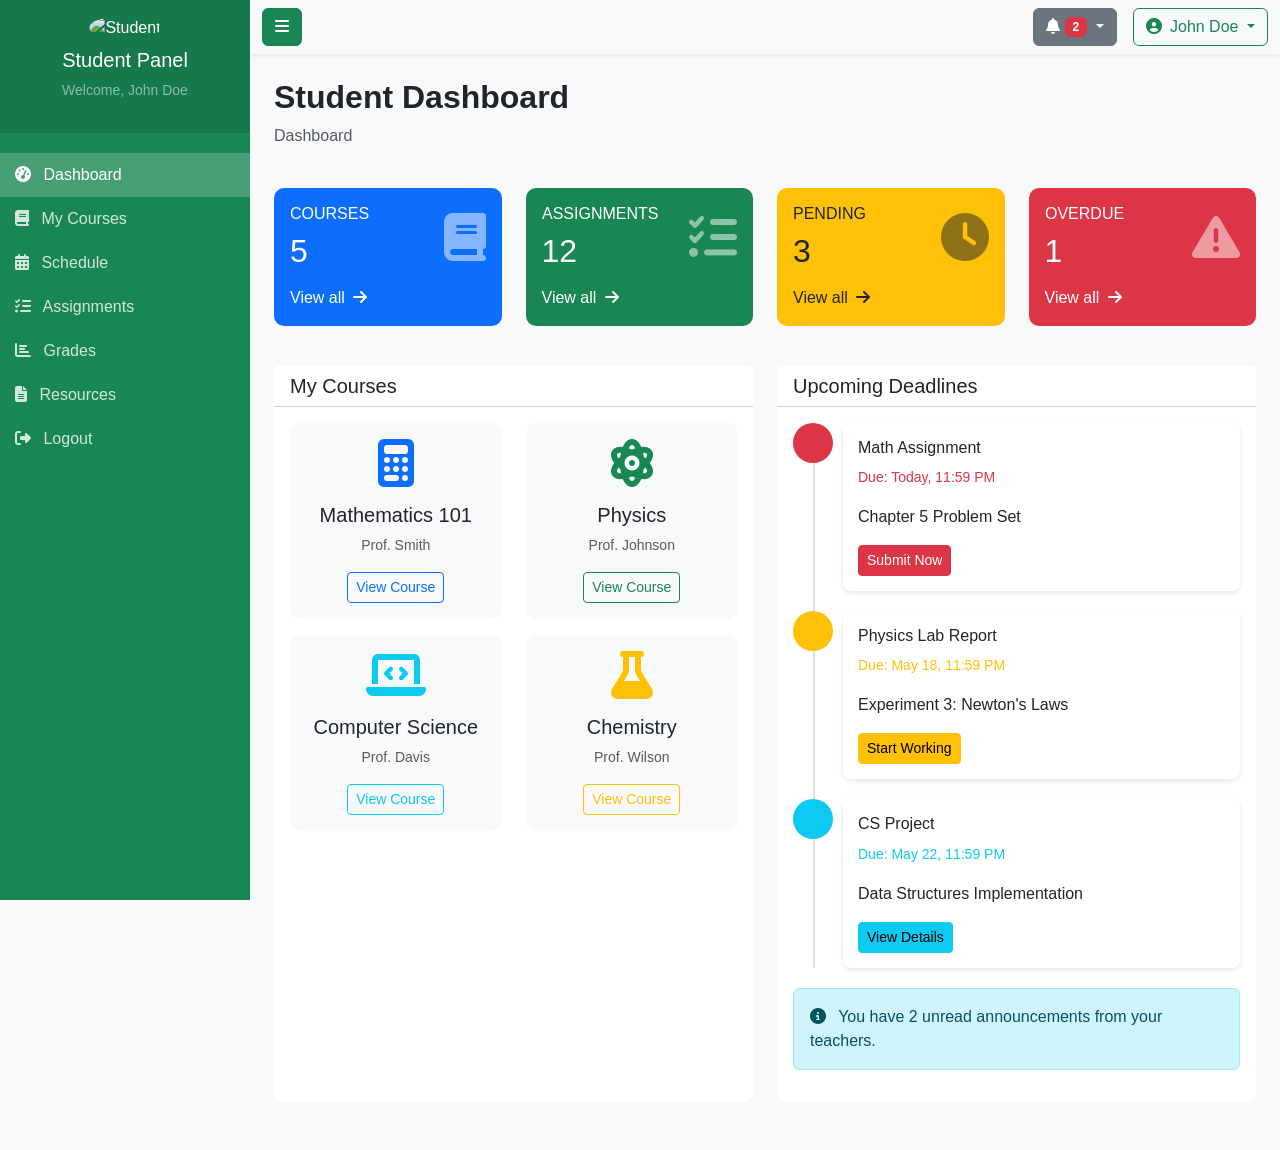
==== student.html @ 1ff2e0e6 "Initial commit adding initial files" ====
<!DOCTYPE html>
<html lang="en">
<head>
    <meta charset="UTF-8">
    <meta name="viewport" content="width=device-width, initial-scale=1.0">
    <title>LMS - Student Dashboard</title>
    <!-- Bootstrap CSS -->
    <link href="https://cdn.jsdelivr.net/npm/bootstrap@5.3.0/dist/css/bootstrap.min.css" rel="stylesheet">
    <!-- Font Awesome -->
    <link href="https://cdnjs.cloudflare.com/ajax/libs/font-awesome/6.4.0/css/all.min.css" rel="stylesheet">
    <!-- Animate.css -->
    <link rel="stylesheet" href="https://cdnjs.cloudflare.com/ajax/libs/animate.css/4.1.1/animate.min.css">
    <!-- Custom CSS -->
    <link href="css/style.css" rel="stylesheet">
</head>
<body>
    <div class="wrapper">
        <!-- Sidebar -->
        <nav id="sidebar" class="bg-success text-white">
            <div class="sidebar-header p-3 text-center">
                <img src="https://via.placeholder.com/80" alt="Student" class="img-fluid rounded-circle mb-2">
                <h5>Student Panel</h5>
                <p class="text-white-50 small">Welcome, John Doe</p>
            </div>
            
            <ul class="list-unstyled components">
                <li class="active">
                    <a href="#"><i class="fas fa-tachometer-alt me-2"></i> Dashboard</a>
                </li>
                <li>
                    <a href="#"><i class="fas fa-book me-2"></i> My Courses</a>
                </li>
                <li>
                    <a href="#"><i class="fas fa-calendar-alt me-2"></i> Schedule</a>
                </li>
                <li>
                    <a href="#"><i class="fas fa-tasks me-2"></i> Assignments</a>
                </li>
                <li>
                    <a href="#"><i class="fas fa-chart-bar me-2"></i> Grades</a>
                </li>
                <li>
                    <a href="#"><i class="fas fa-file-alt me-2"></i> Resources</a>
                </li>
                <li>
                    <a href="index.html"><i class="fas fa-sign-out-alt me-2"></i> Logout</a>
                </li>
            </ul>
        </nav>

        <!-- Page Content -->
        <div id="content">
            <!-- Top Navbar -->
            <nav class="navbar navbar-expand-lg navbar-light bg-light shadow-sm">
                <div class="container-fluid">
                    <button type="button" id="sidebarCollapse" class="btn btn-success">
                        <i class="fas fa-bars"></i>
                    </button>
                    
                    <div class="ms-auto d-flex align-items-center">
                        <div class="dropdown me-3">
                            <button class="btn btn-secondary dropdown-toggle" type="button" id="dropdownMenuButton" data-bs-toggle="dropdown">
                                <i class="fas fa-bell"></i>
                                <span class="badge bg-danger">2</span>
                            </button>
                            <ul class="dropdown-menu dropdown-menu-end">
                                <li><a class="dropdown-item" href="#">New assignment posted</a></li>
                                <li><a class="dropdown-item" href="#">Grade updated</a></li>
                            </ul>
                        </div>
                        
                        <div class="dropdown">
                            <button class="btn btn-outline-success dropdown-toggle" type="button" id="profileDropdown" data-bs-toggle="dropdown">
                                <i class="fas fa-user-circle me-1"></i> John Doe
                            </button>
                            <ul class="dropdown-menu dropdown-menu-end">
                                <li><a class="dropdown-item" href="#"><i class="fas fa-user me-2"></i> Profile</a></li>
                                <li><a class="dropdown-item" href="#"><i class="fas fa-cog me-2"></i> Settings</a></li>
                                <li><hr class="dropdown-divider"></li>
                                <li><a class="dropdown-item" href="index.html"><i class="fas fa-sign-out-alt me-2"></i> Logout</a></li>
                            </ul>
                        </div>
                    </div>
                </div>
            </nav>

            <!-- Main Content -->
            <div class="container-fluid p-4 animate__animated animate__fadeIn">
                <div class="row mb-4">
                    <div class="col-12">
                        <h2 class="fw-bold">Student Dashboard</h2>
                        <nav aria-label="breadcrumb">
                            <ol class="breadcrumb">
                                <li class="breadcrumb-item active">Dashboard</li>
                            </ol>
                        </nav>
                    </div>
                </div>

                <!-- Stats Cards -->
                <div class="row mb-4">
                    <div class="col-md-3 mb-3 animate__animated animate__fadeInLeft">
                        <div class="card bg-primary text-white h-100">
                            <div class="card-body">
                                <div class="d-flex justify-content-between align-items-center">
                                    <div>
                                        <h6 class="text-uppercase">Courses</h6>
                                        <h2 class="mb-0">5</h2>
                                    </div>
                                    <i class="fas fa-book fa-3x opacity-50"></i>
                                </div>
                                <div class="mt-3">
                                    <a href="#" class="text-white text-decoration-none">View all <i class="fas fa-arrow-right ms-1"></i></a>
                                </div>
                            </div>
                        </div>
                    </div>
                    
                    <div class="col-md-3 mb-3 animate__animated animate__fadeInLeft animate__delay-1s">
                        <div class="card bg-success text-white h-100">
                            <div class="card-body">
                                <div class="d-flex justify-content-between align-items-center">
                                    <div>
                                        <h6 class="text-uppercase">Assignments</h6>
                                        <h2 class="mb-0">12</h2>
                                    </div>
                                    <i class="fas fa-tasks fa-3x opacity-50"></i>
                                </div>
                                <div class="mt-3">
                                    <a href="#" class="text-white text-decoration-none">View all <i class="fas fa-arrow-right ms-1"></i></a>
                                </div>
                            </div>
                        </div>
                    </div>
                    
                    <div class="col-md-3 mb-3 animate__animated animate__fadeInRight animate__delay-1s">
                        <div class="card bg-warning text-dark h-100">
                            <div class="card-body">
                                <div class="d-flex justify-content-between align-items-center">
                                    <div>
                                        <h6 class="text-uppercase">Pending</h6>
                                        <h2 class="mb-0">3</h2>
                                    </div>
                                    <i class="fas fa-clock fa-3x opacity-50"></i>
                                </div>
                                <div class="mt-3">
                                    <a href="#" class="text-dark text-decoration-none">View all <i class="fas fa-arrow-right ms-1"></i></a>
                                </div>
                            </div>
                        </div>
                    </div>
                    
                    <div class="col-md-3 mb-3 animate__animated animate__fadeInRight">
                        <div class="card bg-danger text-white h-100">
                            <div class="card-body">
                                <div class="d-flex justify-content-between align-items-center">
                                    <div>
                                        <h6 class="text-uppercase">Overdue</h6>
                                        <h2 class="mb-0">1</h2>
                                    </div>
                                    <i class="fas fa-exclamation-triangle fa-3x opacity-50"></i>
                                </div>
                                <div class="mt-3">
                                    <a href="#" class="text-white text-decoration-none">View all <i class="fas fa-arrow-right ms-1"></i></a>
                                </div>
                            </div>
                        </div>
                    </div>
                </div>

                <!-- Courses and Upcoming Deadlines -->
                <div class="row">
                    <div class="col-lg-6 mb-4 animate__animated animate__fadeInUp">
                        <div class="card h-100">
                            <div class="card-header bg-white">
                                <h5 class="mb-0">My Courses</h5>
                            </div>
                            <div class="card-body">
                                <div class="row">
                                    <div class="col-md-6 mb-3">
                                        <div class="card course-card bg-light animate__animated animate__zoomIn">
                                            <div class="card-body text-center">
                                                <i class="fas fa-calculator fa-3x text-primary mb-3"></i>
                                                <h5>Mathematics 101</h5>
                                                <p class="small text-muted">Prof. Smith</p>
                                                <a href="#" class="btn btn-sm btn-outline-primary">View Course</a>
                                            </div>
                                        </div>
                                    </div>
                                    <div class="col-md-6 mb-3">
                                        <div class="card course-card bg-light animate__animated animate__zoomIn animate__delay-1s">
                                            <div class="card-body text-center">
                                                <i class="fas fa-atom fa-3x text-success mb-3"></i>
                                                <h5>Physics</h5>
                                                <p class="small text-muted">Prof. Johnson</p>
                                                <a href="#" class="btn btn-sm btn-outline-success">View Course</a>
                                            </div>
                                        </div>
                                    </div>
                                    <div class="col-md-6 mb-3">
                                        <div class="card course-card bg-light animate__animated animate__zoomIn">
                                            <div class="card-body text-center">
                                                <i class="fas fa-laptop-code fa-3x text-info mb-3"></i>
                                                <h5>Computer Science</h5>
                                                <p class="small text-muted">Prof. Davis</p>
                                                <a href="#" class="btn btn-sm btn-outline-info">View Course</a>
                                            </div>
                                        </div>
                                    </div>
                                    <div class="col-md-6 mb-3">
                                        <div class="card course-card bg-light animate__animated animate__zoomIn animate__delay-1s">
                                            <div class="card-body text-center">
                                                <i class="fas fa-flask fa-3x text-warning mb-3"></i>
                                                <h5>Chemistry</h5>
                                                <p class="small text-muted">Prof. Wilson</p>
                                                <a href="#" class="btn btn-sm btn-outline-warning">View Course</a>
                                            </div>
                                        </div>
                                    </div>
                                </div>
                            </div>
                        </div>
                    </div>
                    
                    <div class="col-lg-6 mb-4 animate__animated animate__fadeInUp animate__delay-1s">
                        <div class="card h-100">
                            <div class="card-header bg-white">
                                <h5 class="mb-0">Upcoming Deadlines</h5>
                            </div>
                            <div class="card-body">
                                <div class="timeline">
                                    <div class="timeline-item animate__animated animate__fadeInRight">
                                        <div class="timeline-badge bg-danger"></div>
                                        <div class="timeline-panel">
                                            <div class="timeline-heading">
                                                <h6 class="timeline-title">Math Assignment</h6>
                                                <p class="text-danger"><small>Due: Today, 11:59 PM</small></p>
                                            </div>
                                            <div class="timeline-body">
                                                <p>Chapter 5 Problem Set</p>
                                                <a href="#" class="btn btn-sm btn-danger">Submit Now</a>
                                            </div>
                                        </div>
                                    </div>
                                    <div class="timeline-item animate__animated animate__fadeInRight animate__delay-1s">
                                        <div class="timeline-badge bg-warning"></div>
                                        <div class="timeline-panel">
                                            <div class="timeline-heading">
                                                <h6 class="timeline-title">Physics Lab Report</h6>
                                                <p class="text-warning"><small>Due: May 18, 11:59 PM</small></p>
                                            </div>
                                            <div class="timeline-body">
                                                <p>Experiment 3: Newton's Laws</p>
                                                <a href="#" class="btn btn-sm btn-warning">Start Working</a>
                                            </div>
                                        </div>
                                    </div>
                                    <div class="timeline-item animate__animated animate__fadeInRight animate__delay-2s">
                                        <div class="timeline-badge bg-info"></div>
                                        <div class="timeline-panel">
                                            <div class="timeline-heading">
                                                <h6 class="timeline-title">CS Project</h6>
                                                <p class="text-info"><small>Due: May 22, 11:59 PM</small></p>
                                            </div>
                                            <div class="timeline-body">
                                                <p>Data Structures Implementation</p>
                                                <a href="#" class="btn btn-sm btn-info">View Details</a>
                                            </div>
                                        </div>
                                    </div>
                                </div>
                                
                                <div class="alert alert-info mt-3 animate__animated animate__fadeIn">
                                    <i class="fas fa-info-circle me-2"></i> You have 2 unread announcements from your teachers.
                                </div>
                            </div>
                        </div>
                    </div>
                </div>
            </div>
        </div>
    </div>

    <!-- Bootstrap JS Bundle with Popper -->
    <script src="https://cdn.jsdelivr.net/npm/bootstrap@5.3.0/dist/js/bootstrap.bundle.min.js"></script>
    <!-- jQuery -->
    <script src="https://code.jquery.com/jquery-3.6.0.min.js"></script>
    <!-- Custom JS -->
    <script src="js/script.js"></script>
</body>
</html>
---- css/style.css ----
/* General Styles */
body {
    font-family: 'Segoe UI', Tahoma, Geneva, Verdana, sans-serif;
    background-color: #f8f9fa;
    overflow-x: hidden;
}

.min-vh-100 {
    min-height: 100vh;
}

/* Sidebar Styles */
#sidebar {
    min-width: 250px;
    max-width: 250px;
    min-height: 100vh;
    transition: all 0.3s;
    position: fixed;
    z-index: 1000;
}

#sidebar.active {
    margin-left: -250px;
}

#sidebar .sidebar-header {
    background-color: rgba(0, 0, 0, 0.1);
}

#sidebar ul.components {
    padding: 20px 0;
}

#sidebar ul li a {
    padding: 10px 15px;
    display: block;
    color: rgba(255, 255, 255, 0.8);
    text-decoration: none;
    transition: all 0.3s;
}

#sidebar ul li a:hover {
    color: #fff;
    background: rgba(255, 255, 255, 0.1);
}

#sidebar ul li.active > a {
    color: #fff;
    background: rgba(255, 255, 255, 0.2);
}

/* Content Styles */
#content {
    width: calc(100% - 250px);
    margin-left: 250px;
    transition: all 0.3s;
}

#content.active {
    width: 100%;
    margin-left: 0;
}

/* Card Styles */
.card {
    border: none;
    border-radius: 10px;
    transition: transform 0.3s, box-shadow 0.3s;
}

.card:hover {
    transform: translateY(-5px);
    box-shadow: 0 10px 20px rgba(0, 0, 0, 0.1);
}

/* Timeline Styles */
.timeline {
    position: relative;
    padding-left: 50px;
}

.timeline::before {
    content: '';
    position: absolute;
    left: 20px;
    top: 0;
    bottom: 0;
    width: 2px;
    background: #dee2e6;
}

.timeline-item {
    position: relative;
    margin-bottom: 20px;
}

.timeline-badge {
    position: absolute;
    left: -50px;
    width: 40px;
    height: 40px;
    border-radius: 50%;
    display: flex;
    align-items: center;
    justify-content: center;
    color: white;
    font-size: 18px;
}

.timeline-panel {
    position: relative;
    background: #fff;
    border-radius: 8px;
    padding: 15px;
    box-shadow: 0 2px 5px rgba(0, 0, 0, 0.1);
}

/* Course Card Animation */
.course-card {
    transition: all 0.3s;
}

.course-card:hover {
    transform: scale(1.05);
}

/* Login Page Styles */
.login-options .btn {
    transition: all 0.3s;
}

.login-options .btn:hover {
    transform: translateY(-3px);
    box-shadow: 0 5px 15px rgba(0, 0, 0, 0.1);
}

/* Responsive Styles */
@media (max-width: 768px) {
    #sidebar {
        margin-left: -250px;
    }
    
    #sidebar.active {
        margin-left: 0;
    }
    
    #content {
        width: 100%;
        margin-left: 0;
    }
    
    #content.active {
        width: calc(100% - 250px);
        margin-left: 250px;
    }
}

/* Custom Animations */
@keyframes pulse {
    0% { transform: scale(1); }
    50% { transform: scale(1.05); }
    100% { transform: scale(1); }
}

.pulse-animation {
    animation: pulse 2s infinite;
}
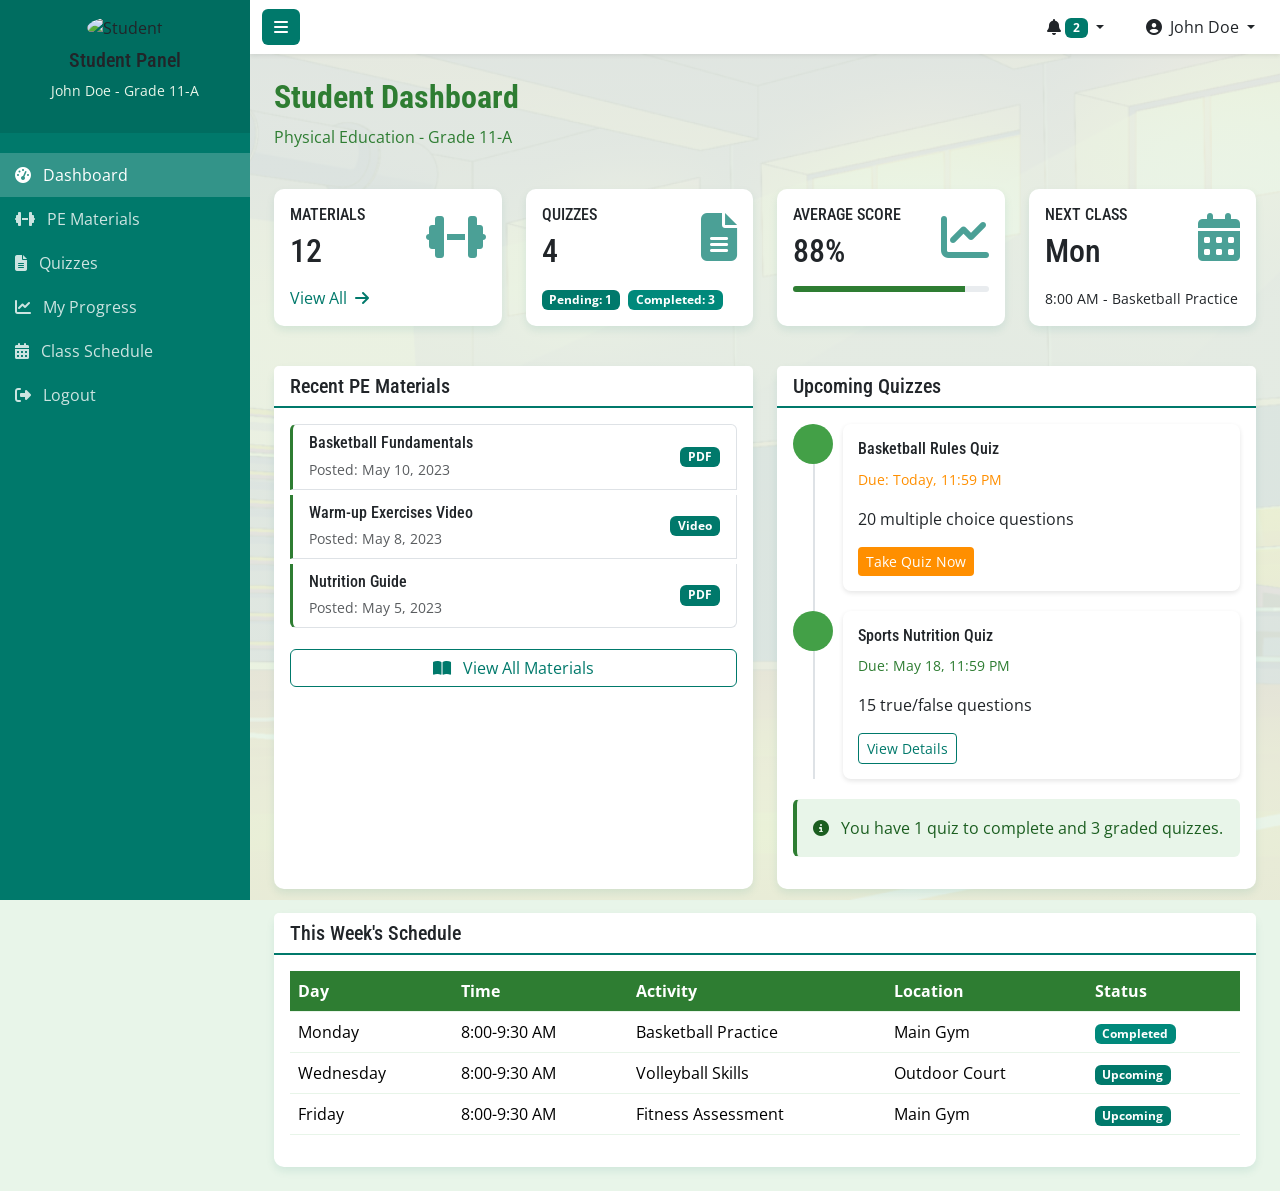
==== commit 5acfca96: "Update to PE themed and remove admin" ====
--- a/student.html
+++ b/student.html
@@ -3,24 +3,26 @@
 <head>
     <meta charset="UTF-8">
     <meta name="viewport" content="width=device-width, initial-scale=1.0">
-    <title>LMS - Student Dashboard</title>
+    <title>PE LMS - Student Dashboard</title>
     <!-- Bootstrap CSS -->
     <link href="https://cdn.jsdelivr.net/npm/bootstrap@5.3.0/dist/css/bootstrap.min.css" rel="stylesheet">
     <!-- Font Awesome -->
     <link href="https://cdnjs.cloudflare.com/ajax/libs/font-awesome/6.4.0/css/all.min.css" rel="stylesheet">
     <!-- Animate.css -->
     <link rel="stylesheet" href="https://cdnjs.cloudflare.com/ajax/libs/animate.css/4.1.1/animate.min.css">
+    <!-- Google Fonts -->
+    <link href="https://fonts.googleapis.com/css2?family=Roboto+Condensed:wght@700&family=Open+Sans&display=swap" rel="stylesheet">
     <!-- Custom CSS -->
     <link href="css/style.css" rel="stylesheet">
 </head>
-<body>
+<body class="pe-theme-bg">
     <div class="wrapper">
         <!-- Sidebar -->
-        <nav id="sidebar" class="bg-success text-white">
+        <nav id="sidebar" class="pe-theme-sidebar-alt">
             <div class="sidebar-header p-3 text-center">
-                <img src="https://via.placeholder.com/80" alt="Student" class="img-fluid rounded-circle mb-2">
+                <img src="https://img.icons8.com/color/96/000000/student-male.png" alt="Student" class="img-fluid rounded-circle mb-2">
                 <h5>Student Panel</h5>
-                <p class="text-white-50 small">Welcome, John Doe</p>
+                <p class="pe-theme-text-light small">John Doe - Grade 11-A</p>
             </div>
             
             <ul class="list-unstyled components">
@@ -28,19 +30,16 @@
                     <a href="#"><i class="fas fa-tachometer-alt me-2"></i> Dashboard</a>
                 </li>
                 <li>
-                    <a href="#"><i class="fas fa-book me-2"></i> My Courses</a>
-                </li>
-                <li>
-                    <a href="#"><i class="fas fa-calendar-alt me-2"></i> Schedule</a>
-                </li>
-                <li>
-                    <a href="#"><i class="fas fa-tasks me-2"></i> Assignments</a>
-                </li>
-                <li>
-                    <a href="#"><i class="fas fa-chart-bar me-2"></i> Grades</a>
-                </li>
-                <li>
-                    <a href="#"><i class="fas fa-file-alt me-2"></i> Resources</a>
+                    <a href="#"><i class="fas fa-dumbbell me-2"></i> PE Materials</a>
+                </li>
+                <li>
+                    <a href="#"><i class="fas fa-file-alt me-2"></i> Quizzes</a>
+                </li>
+                <li>
+                    <a href="#"><i class="fas fa-chart-line me-2"></i> My Progress</a>
+                </li>
+                <li>
+                    <a href="#"><i class="fas fa-calendar-alt me-2"></i> Class Schedule</a>
                 </li>
                 <li>
                     <a href="index.html"><i class="fas fa-sign-out-alt me-2"></i> Logout</a>
@@ -51,29 +50,29 @@
         <!-- Page Content -->
         <div id="content">
             <!-- Top Navbar -->
-            <nav class="navbar navbar-expand-lg navbar-light bg-light shadow-sm">
+            <nav class="navbar navbar-expand-lg navbar-light pe-theme-navbar shadow-sm">
                 <div class="container-fluid">
-                    <button type="button" id="sidebarCollapse" class="btn btn-success">
+                    <button type="button" id="sidebarCollapse" class="btn pe-theme-btn-alt">
                         <i class="fas fa-bars"></i>
                     </button>
                     
                     <div class="ms-auto d-flex align-items-center">
                         <div class="dropdown me-3">
-                            <button class="btn btn-secondary dropdown-toggle" type="button" id="dropdownMenuButton" data-bs-toggle="dropdown">
+                            <button class="btn pe-theme-btn-outline-alt dropdown-toggle" type="button" id="dropdownMenuButton" data-bs-toggle="dropdown">
                                 <i class="fas fa-bell"></i>
-                                <span class="badge bg-danger">2</span>
+                                <span class="badge pe-theme-badge-alt">2</span>
                             </button>
-                            <ul class="dropdown-menu dropdown-menu-end">
-                                <li><a class="dropdown-item" href="#">New assignment posted</a></li>
-                                <li><a class="dropdown-item" href="#">Grade updated</a></li>
+                            <ul class="dropdown-menu dropdown-menu-end pe-theme-dropdown">
+                                <li><a class="dropdown-item" href="#">New material posted</a></li>
+                                <li><a class="dropdown-item" href="#">Quiz deadline reminder</a></li>
                             </ul>
                         </div>
                         
                         <div class="dropdown">
-                            <button class="btn btn-outline-success dropdown-toggle" type="button" id="profileDropdown" data-bs-toggle="dropdown">
+                            <button class="btn pe-theme-btn-outline-alt dropdown-toggle" type="button" id="profileDropdown" data-bs-toggle="dropdown">
                                 <i class="fas fa-user-circle me-1"></i> John Doe
                             </button>
-                            <ul class="dropdown-menu dropdown-menu-end">
+                            <ul class="dropdown-menu dropdown-menu-end pe-theme-dropdown">
                                 <li><a class="dropdown-item" href="#"><i class="fas fa-user me-2"></i> Profile</a></li>
                                 <li><a class="dropdown-item" href="#"><i class="fas fa-cog me-2"></i> Settings</a></li>
                                 <li><hr class="dropdown-divider"></li>
@@ -88,10 +87,10 @@
             <div class="container-fluid p-4 animate__animated animate__fadeIn">
                 <div class="row mb-4">
                     <div class="col-12">
-                        <h2 class="fw-bold">Student Dashboard</h2>
+                        <h2 class="fw-bold pe-theme-text">Student Dashboard</h2>
                         <nav aria-label="breadcrumb">
-                            <ol class="breadcrumb">
-                                <li class="breadcrumb-item active">Dashboard</li>
+                            <ol class="breadcrumb pe-theme-breadcrumb">
+                                <li class="breadcrumb-item active">Physical Education - Grade 11-A</li>
                             </ol>
                         </nav>
                     </div>
@@ -100,178 +99,204 @@
                 <!-- Stats Cards -->
                 <div class="row mb-4">
                     <div class="col-md-3 mb-3 animate__animated animate__fadeInLeft">
-                        <div class="card bg-primary text-white h-100">
+                        <div class="card pe-theme-card-alt h-100">
                             <div class="card-body">
                                 <div class="d-flex justify-content-between align-items-center">
                                     <div>
-                                        <h6 class="text-uppercase">Courses</h6>
-                                        <h2 class="mb-0">5</h2>
-                                    </div>
-                                    <i class="fas fa-book fa-3x opacity-50"></i>
+                                        <h6 class="text-uppercase">Materials</h6>
+                                        <h2 class="mb-0">12</h2>
+                                    </div>
+                                    <i class="fas fa-dumbbell fa-3x pe-theme-icon-alt"></i>
                                 </div>
                                 <div class="mt-3">
-                                    <a href="#" class="text-white text-decoration-none">View all <i class="fas fa-arrow-right ms-1"></i></a>
+                                    <a href="#" class="pe-theme-link-alt text-decoration-none">View All <i class="fas fa-arrow-right ms-1"></i></a>
                                 </div>
                             </div>
                         </div>
                     </div>
                     
                     <div class="col-md-3 mb-3 animate__animated animate__fadeInLeft animate__delay-1s">
-                        <div class="card bg-success text-white h-100">
+                        <div class="card pe-theme-card-alt h-100">
                             <div class="card-body">
                                 <div class="d-flex justify-content-between align-items-center">
                                     <div>
-                                        <h6 class="text-uppercase">Assignments</h6>
-                                        <h2 class="mb-0">12</h2>
-                                    </div>
-                                    <i class="fas fa-tasks fa-3x opacity-50"></i>
+                                        <h6 class="text-uppercase">Quizzes</h6>
+                                        <h2 class="mb-0">4</h2>
+                                    </div>
+                                    <i class="fas fa-file-alt fa-3x pe-theme-icon-alt"></i>
                                 </div>
                                 <div class="mt-3">
-                                    <a href="#" class="text-white text-decoration-none">View all <i class="fas fa-arrow-right ms-1"></i></a>
+                                    <span class="badge pe-theme-badge-alt me-1">Pending: 1</span>
+                                    <span class="badge pe-theme-badge-alt-success">Completed: 3</span>
                                 </div>
                             </div>
                         </div>
                     </div>
                     
                     <div class="col-md-3 mb-3 animate__animated animate__fadeInRight animate__delay-1s">
-                        <div class="card bg-warning text-dark h-100">
+                        <div class="card pe-theme-card-alt h-100">
                             <div class="card-body">
                                 <div class="d-flex justify-content-between align-items-center">
                                     <div>
-                                        <h6 class="text-uppercase">Pending</h6>
-                                        <h2 class="mb-0">3</h2>
-                                    </div>
-                                    <i class="fas fa-clock fa-3x opacity-50"></i>
+                                        <h6 class="text-uppercase">Average Score</h6>
+                                        <h2 class="mb-0">88%</h2>
+                                    </div>
+                                    <i class="fas fa-chart-line fa-3x pe-theme-icon-alt"></i>
                                 </div>
                                 <div class="mt-3">
-                                    <a href="#" class="text-dark text-decoration-none">View all <i class="fas fa-arrow-right ms-1"></i></a>
+                                    <div class="progress" style="height: 6px;">
+                                        <div class="progress-bar pe-theme-progress" role="progressbar" style="width: 88%"></div>
+                                    </div>
                                 </div>
                             </div>
                         </div>
                     </div>
                     
                     <div class="col-md-3 mb-3 animate__animated animate__fadeInRight">
-                        <div class="card bg-danger text-white h-100">
+                        <div class="card pe-theme-card-alt h-100">
                             <div class="card-body">
                                 <div class="d-flex justify-content-between align-items-center">
                                     <div>
-                                        <h6 class="text-uppercase">Overdue</h6>
-                                        <h2 class="mb-0">1</h2>
-                                    </div>
-                                    <i class="fas fa-exclamation-triangle fa-3x opacity-50"></i>
+                                        <h6 class="text-uppercase">Next Class</h6>
+                                        <h2 class="mb-0">Mon</h2>
+                                    </div>
+                                    <i class="fas fa-calendar-alt fa-3x pe-theme-icon-alt"></i>
                                 </div>
                                 <div class="mt-3">
-                                    <a href="#" class="text-white text-decoration-none">View all <i class="fas fa-arrow-right ms-1"></i></a>
-                                </div>
-                            </div>
-                        </div>
-                    </div>
-                </div>
-
-                <!-- Courses and Upcoming Deadlines -->
+                                    <small>8:00 AM - Basketball Practice</small>
+                                </div>
+                            </div>
+                        </div>
+                    </div>
+                </div>
+
+                <!-- Recent Materials and Quizzes -->
                 <div class="row">
                     <div class="col-lg-6 mb-4 animate__animated animate__fadeInUp">
-                        <div class="card h-100">
-                            <div class="card-header bg-white">
-                                <h5 class="mb-0">My Courses</h5>
-                            </div>
-                            <div class="card-body">
-                                <div class="row">
-                                    <div class="col-md-6 mb-3">
-                                        <div class="card course-card bg-light animate__animated animate__zoomIn">
-                                            <div class="card-body text-center">
-                                                <i class="fas fa-calculator fa-3x text-primary mb-3"></i>
-                                                <h5>Mathematics 101</h5>
-                                                <p class="small text-muted">Prof. Smith</p>
-                                                <a href="#" class="btn btn-sm btn-outline-primary">View Course</a>
-                                            </div>
-                                        </div>
-                                    </div>
-                                    <div class="col-md-6 mb-3">
-                                        <div class="card course-card bg-light animate__animated animate__zoomIn animate__delay-1s">
-                                            <div class="card-body text-center">
-                                                <i class="fas fa-atom fa-3x text-success mb-3"></i>
-                                                <h5>Physics</h5>
-                                                <p class="small text-muted">Prof. Johnson</p>
-                                                <a href="#" class="btn btn-sm btn-outline-success">View Course</a>
-                                            </div>
-                                        </div>
-                                    </div>
-                                    <div class="col-md-6 mb-3">
-                                        <div class="card course-card bg-light animate__animated animate__zoomIn">
-                                            <div class="card-body text-center">
-                                                <i class="fas fa-laptop-code fa-3x text-info mb-3"></i>
-                                                <h5>Computer Science</h5>
-                                                <p class="small text-muted">Prof. Davis</p>
-                                                <a href="#" class="btn btn-sm btn-outline-info">View Course</a>
-                                            </div>
-                                        </div>
-                                    </div>
-                                    <div class="col-md-6 mb-3">
-                                        <div class="card course-card bg-light animate__animated animate__zoomIn animate__delay-1s">
-                                            <div class="card-body text-center">
-                                                <i class="fas fa-flask fa-3x text-warning mb-3"></i>
-                                                <h5>Chemistry</h5>
-                                                <p class="small text-muted">Prof. Wilson</p>
-                                                <a href="#" class="btn btn-sm btn-outline-warning">View Course</a>
-                                            </div>
-                                        </div>
-                                    </div>
+                        <div class="card pe-theme-card-alt h-100">
+                            <div class="card-header pe-theme-card-header-alt">
+                                <h5 class="mb-0">Recent PE Materials</h5>
+                            </div>
+                            <div class="card-body">
+                                <div class="list-group pe-theme-list">
+                                    <a href="#" class="list-group-item list-group-item-action d-flex justify-content-between align-items-center">
+                                        <div>
+                                            <h6 class="mb-1">Basketball Fundamentals</h6>
+                                            <small class="text-muted">Posted: May 10, 2023</small>
+                                        </div>
+                                        <span class="badge pe-theme-badge-alt">PDF</span>
+                                    </a>
+                                    <a href="#" class="list-group-item list-group-item-action d-flex justify-content-between align-items-center">
+                                        <div>
+                                            <h6 class="mb-1">Warm-up Exercises Video</h6>
+                                            <small class="text-muted">Posted: May 8, 2023</small>
+                                        </div>
+                                        <span class="badge pe-theme-badge-alt">Video</span>
+                                    </a>
+                                    <a href="#" class="list-group-item list-group-item-action d-flex justify-content-between align-items-center">
+                                        <div>
+                                            <h6 class="mb-1">Nutrition Guide</h6>
+                                            <small class="text-muted">Posted: May 5, 2023</small>
+                                        </div>
+                                        <span class="badge pe-theme-badge-alt">PDF</span>
+                                    </a>
+                                </div>
+                                
+                                <div class="d-grid mt-3">
+                                    <a href="#" class="btn pe-theme-btn-alt-outline">
+                                        <i class="fas fa-book-open me-2"></i> View All Materials
+                                    </a>
                                 </div>
                             </div>
                         </div>
                     </div>
                     
                     <div class="col-lg-6 mb-4 animate__animated animate__fadeInUp animate__delay-1s">
-                        <div class="card h-100">
-                            <div class="card-header bg-white">
-                                <h5 class="mb-0">Upcoming Deadlines</h5>
-                            </div>
-                            <div class="card-body">
-                                <div class="timeline">
+                        <div class="card pe-theme-card-alt h-100">
+                            <div class="card-header pe-theme-card-header-alt">
+                                <h5 class="mb-0">Upcoming Quizzes</h5>
+                            </div>
+                            <div class="card-body">
+                                <div class="pe-theme-timeline">
                                     <div class="timeline-item animate__animated animate__fadeInRight">
-                                        <div class="timeline-badge bg-danger"></div>
+                                        <div class="timeline-badge pe-theme-badge-warning"></div>
                                         <div class="timeline-panel">
                                             <div class="timeline-heading">
-                                                <h6 class="timeline-title">Math Assignment</h6>
-                                                <p class="text-danger"><small>Due: Today, 11:59 PM</small></p>
+                                                <h6 class="timeline-title">Basketball Rules Quiz</h6>
+                                                <p class="pe-theme-text-warning"><small>Due: Today, 11:59 PM</small></p>
                                             </div>
                                             <div class="timeline-body">
-                                                <p>Chapter 5 Problem Set</p>
-                                                <a href="#" class="btn btn-sm btn-danger">Submit Now</a>
+                                                <p>20 multiple choice questions</p>
+                                                <a href="#" class="btn pe-theme-btn-alt-warning btn-sm">Take Quiz Now</a>
                                             </div>
                                         </div>
                                     </div>
                                     <div class="timeline-item animate__animated animate__fadeInRight animate__delay-1s">
-                                        <div class="timeline-badge bg-warning"></div>
+                                        <div class="timeline-badge pe-theme-badge"></div>
                                         <div class="timeline-panel">
                                             <div class="timeline-heading">
-                                                <h6 class="timeline-title">Physics Lab Report</h6>
-                                                <p class="text-warning"><small>Due: May 18, 11:59 PM</small></p>
+                                                <h6 class="timeline-title">Sports Nutrition Quiz</h6>
+                                                <p class="pe-theme-text"><small>Due: May 18, 11:59 PM</small></p>
                                             </div>
                                             <div class="timeline-body">
-                                                <p>Experiment 3: Newton's Laws</p>
-                                                <a href="#" class="btn btn-sm btn-warning">Start Working</a>
+                                                <p>15 true/false questions</p>
+                                                <a href="#" class="btn pe-theme-btn-alt-outline btn-sm">View Details</a>
                                             </div>
                                         </div>
                                     </div>
-                                    <div class="timeline-item animate__animated animate__fadeInRight animate__delay-2s">
-                                        <div class="timeline-badge bg-info"></div>
-                                        <div class="timeline-panel">
-                                            <div class="timeline-heading">
-                                                <h6 class="timeline-title">CS Project</h6>
-                                                <p class="text-info"><small>Due: May 22, 11:59 PM</small></p>
-                                            </div>
-                                            <div class="timeline-body">
-                                                <p>Data Structures Implementation</p>
-                                                <a href="#" class="btn btn-sm btn-info">View Details</a>
-                                            </div>
-                                        </div>
-                                    </div>
                                 </div>
                                 
-                                <div class="alert alert-info mt-3 animate__animated animate__fadeIn">
-                                    <i class="fas fa-info-circle me-2"></i> You have 2 unread announcements from your teachers.
+                                <div class="alert pe-theme-alert mt-3 animate__animated animate__fadeIn">
+                                    <i class="fas fa-info-circle me-2"></i> You have 1 quiz to complete and 3 graded quizzes.
+                                </div>
+                            </div>
+                        </div>
+                    </div>
+                </div>
+                
+                <!-- Class Schedule -->
+                <div class="row animate__animated animate__fadeInUp animate__delay-2s">
+                    <div class="col-12">
+                        <div class="card pe-theme-card-alt">
+                            <div class="card-header pe-theme-card-header-alt">
+                                <h5 class="mb-0">This Week's Schedule</h5>
+                            </div>
+                            <div class="card-body">
+                                <div class="table-responsive">
+                                    <table class="table pe-theme-table">
+                                        <thead>
+                                            <tr>
+                                                <th>Day</th>
+                                                <th>Time</th>
+                                                <th>Activity</th>
+                                                <th>Location</th>
+                                                <th>Status</th>
+                                            </tr>
+                                        </thead>
+                                        <tbody>
+                                            <tr>
+                                                <td>Monday</td>
+                                                <td>8:00-9:30 AM</td>
+                                                <td>Basketball Practice</td>
+                                                <td>Main Gym</td>
+                                                <td><span class="badge pe-theme-badge-alt-success">Completed</span></td>
+                                            </tr>
+                                            <tr>
+                                                <td>Wednesday</td>
+                                                <td>8:00-9:30 AM</td>
+                                                <td>Volleyball Skills</td>
+                                                <td>Outdoor Court</td>
+                                                <td><span class="badge pe-theme-badge-alt">Upcoming</span></td>
+                                            </tr>
+                                            <tr>
+                                                <td>Friday</td>
+                                                <td>8:00-9:30 AM</td>
+                                                <td>Fitness Assessment</td>
+                                                <td>Main Gym</td>
+                                                <td><span class="badge pe-theme-badge-alt">Upcoming</span></td>
+                                            </tr>
+                                        </tbody>
+                                    </table>
                                 </div>
                             </div>
                         </div>
--- a/css/style.css
+++ b/css/style.css
@@ -1,8 +1,25 @@
+/* PE Theme Colors */
+:root {
+    --pe-primary: #2E7D32; /* Dark green */
+    --pe-secondary: #43A047; /* Medium green */
+    --pe-accent: #FFC107; /* Gold/yellow */
+    --pe-light: #E8F5E9; /* Light green */
+    --pe-dark: #1B5E20; /* Very dark green */
+    --pe-text: #2E7D32;
+    --pe-text-light: #E8F5E9;
+    --pe-badge: #43A047;
+    --pe-badge-alt: #00796B; /* Teal */
+}
+
 /* General Styles */
 body {
-    font-family: 'Segoe UI', Tahoma, Geneva, Verdana, sans-serif;
+    font-family: 'Open Sans', sans-serif;
     background-color: #f8f9fa;
     overflow-x: hidden;
+}
+
+h1, h2, h3, h4, h5, h6 {
+    font-family: 'Roboto Condensed', sans-serif;
 }
 
 .min-vh-100 {
@@ -61,25 +78,268 @@
     margin-left: 0;
 }
 
-/* Card Styles */
-.card {
+/* PE Theme Background */
+.pe-theme-bg {
+    background-color: var(--pe-light);
+    background-image: linear-gradient(rgba(232, 245, 233, 0.9), rgba(232, 245, 233, 0.9)), 
+                      url('../images/vecteezy_empty-school-gym-with-sports-equipment_16265476.jpg');
+    background-size: cover;
+    background-attachment: fixed;
+    background-position: center;
+}
+
+/* PE Theme Text */
+.pe-theme-text {
+    color: var(--pe-primary);
+}
+
+.pe-theme-text-light {
+    color: var(--pe-text-light);
+}
+
+.pe-theme-text-warning {
+    color: #FF8F00; /* Darker yellow */
+}
+
+/* PE Theme Cards */
+.pe-theme-card {
+    background-color: white;
     border: none;
     border-radius: 10px;
-    transition: transform 0.3s, box-shadow 0.3s;
-}
-
-.card:hover {
+    box-shadow: 0 4px 8px rgba(46, 125, 50, 0.1);
+    transition: all 0.3s;
+}
+
+.pe-theme-card:hover {
     transform: translateY(-5px);
-    box-shadow: 0 10px 20px rgba(0, 0, 0, 0.1);
-}
-
-/* Timeline Styles */
-.timeline {
+    box-shadow: 0 10px 20px rgba(46, 125, 50, 0.15);
+}
+
+.pe-theme-card-alt {
+    background-color: white;
+    border: none;
+    border-radius: 10px;
+    box-shadow: 0 4px 8px rgba(0, 121, 107, 0.1);
+    transition: all 0.3s;
+}
+
+.pe-theme-card-alt:hover {
+    transform: translateY(-5px);
+    box-shadow: 0 10px 20px rgba(0, 121, 107, 0.15);
+}
+
+.pe-theme-card-header {
+    background-color: white;
+    border-bottom: 2px solid var(--pe-primary);
+    display: flex;
+    justify-content: space-between;
+    align-items: center;
+}
+
+.pe-theme-card-header-alt {
+    background-color: white;
+    border-bottom: 2px solid var(--pe-badge-alt);
+    display: flex;
+    justify-content: space-between;
+    align-items: center;
+}
+
+/* PE Theme Buttons */
+.pe-theme-btn {
+    background-color: var(--pe-primary);
+    color: white;
+    border: none;
+    transition: all 0.3s;
+}
+
+.pe-theme-btn:hover {
+    background-color: var(--pe-dark);
+    color: white;
+    transform: translateY(-2px);
+}
+
+.pe-theme-btn-outline {
+    background-color: transparent;
+    color: var(--pe-primary);
+    border: 1px solid var(--pe-primary);
+    transition: all 0.3s;
+}
+
+.pe-theme-btn-outline:hover {
+    background-color: var(--pe-primary);
+    color: white;
+}
+
+.pe-theme-btn-sm {
+    padding: 0.25rem 0.5rem;
+    font-size: 0.875rem;
+}
+
+.pe-theme-btn-alt {
+    background-color: var(--pe-badge-alt);
+    color: white;
+    border: none;
+    transition: all 0.3s;
+}
+
+.pe-theme-btn-alt:hover {
+    background-color: #00695C;
+    color: white;
+    transform: translateY(-2px);
+}
+
+.pe-theme-btn-alt-outline {
+    background-color: transparent;
+    color: var(--pe-badge-alt);
+    border: 1px solid var(--pe-badge-alt);
+    transition: all 0.3s;
+}
+
+.pe-theme-btn-alt-outline:hover {
+    background-color: var(--pe-badge-alt);
+    color: white;
+}
+
+.pe-theme-btn-alt-warning {
+    background-color: #FF8F00;
+    color: white;
+    border: none;
+    transition: all 0.3s;
+}
+
+.pe-theme-btn-alt-warning:hover {
+    background-color: #E65100;
+    color: white;
+}
+
+/* PE Theme Sidebar */
+.pe-theme-sidebar {
+    background-color: var(--pe-primary);
+    min-width: 250px;
+    max-width: 250px;
+    min-height: 100vh;
+    transition: all 0.3s;
+    position: fixed;
+    z-index: 1000;
+}
+
+.pe-theme-sidebar-alt {
+    background-color: var(--pe-badge-alt);
+    min-width: 250px;
+    max-width: 250px;
+    min-height: 100vh;
+    transition: all 0.3s;
+    position: fixed;
+    z-index: 1000;
+}
+
+.pe-theme-sidebar .sidebar-header,
+.pe-theme-sidebar-alt .sidebar-header {
+    background-color: rgba(0, 0, 0, 0.1);
+}
+
+.pe-theme-sidebar ul.components,
+.pe-theme-sidebar-alt ul.components {
+    padding: 20px 0;
+}
+
+.pe-theme-sidebar ul li a,
+.pe-theme-sidebar-alt ul li a {
+    padding: 10px 15px;
+    display: block;
+    color: rgba(255, 255, 255, 0.8);
+    text-decoration: none;
+    transition: all 0.3s;
+}
+
+.pe-theme-sidebar ul li a:hover,
+.pe-theme-sidebar-alt ul li a:hover {
+    color: #fff;
+    background: rgba(255, 255, 255, 0.1);
+}
+
+.pe-theme-sidebar ul li.active > a,
+.pe-theme-sidebar-alt ul li.active > a {
+    color: #fff;
+    background: rgba(255, 255, 255, 0.2);
+}
+
+/* PE Theme Navbar */
+.pe-theme-navbar {
+    background-color: white;
+    box-shadow: 0 2px 10px rgba(46, 125, 50, 0.1);
+}
+
+/* PE Theme Inputs */
+.pe-theme-input {
+    border: 1px solid var(--pe-primary);
+    transition: all 0.3s;
+}
+
+.pe-theme-input:focus {
+    border-color: var(--pe-dark);
+    box-shadow: 0 0 0 0.25rem rgba(46, 125, 50, 0.25);
+}
+
+/* PE Theme Badges */
+.pe-theme-badge {
+    background-color: var(--pe-badge);
+    color: white;
+}
+
+.pe-theme-badge-success {
+    background-color: var(--pe-primary);
+    color: white;
+}
+
+.pe-theme-badge-warning {
+    background-color: #FF8F00;
+    color: white;
+}
+
+.pe-theme-badge-alt {
+    background-color: var(--pe-badge-alt);
+    color: white;
+}
+
+.pe-theme-badge-alt-success {
+    background-color: #00897B;
+    color: white;
+}
+
+/* PE Theme List Group */
+.pe-theme-list .list-group-item {
+    border-left: 3px solid var(--pe-primary);
+    margin-bottom: 5px;
+    transition: all 0.3s;
+}
+
+.pe-theme-list .list-group-item:hover {
+    border-left: 3px solid var(--pe-dark);
+    background-color: var(--pe-light);
+}
+
+/* PE Theme Table */
+.pe-theme-table {
+    border-color: var(--pe-light);
+}
+
+.pe-theme-table thead th {
+    background-color: var(--pe-primary);
+    color: white;
+}
+
+.pe-theme-table tbody tr:hover {
+    background-color: var(--pe-light);
+}
+
+/* PE Theme Timeline */
+.pe-theme-timeline {
     position: relative;
     padding-left: 50px;
 }
 
-.timeline::before {
+.pe-theme-timeline::before {
     content: '';
     position: absolute;
     left: 20px;
@@ -105,6 +365,7 @@
     justify-content: center;
     color: white;
     font-size: 18px;
+    background-color: var(--pe-badge);
 }
 
 .timeline-panel {
@@ -115,28 +376,67 @@
     box-shadow: 0 2px 5px rgba(0, 0, 0, 0.1);
 }
 
-/* Course Card Animation */
-.course-card {
-    transition: all 0.3s;
-}
-
-.course-card:hover {
-    transform: scale(1.05);
-}
-
-/* Login Page Styles */
-.login-options .btn {
-    transition: all 0.3s;
-}
-
-.login-options .btn:hover {
-    transform: translateY(-3px);
-    box-shadow: 0 5px 15px rgba(0, 0, 0, 0.1);
+/* PE Theme Alert */
+.pe-theme-alert {
+    background-color: var(--pe-light);
+    border-left: 4px solid var(--pe-primary);
+    color: var(--pe-dark);
+}
+
+/* PE Theme Progress Bar */
+.pe-theme-progress {
+    background-color: var(--pe-primary);
+}
+
+/* PE Theme Dropdown */
+.pe-theme-dropdown {
+    border: 1px solid var(--pe-primary);
+}
+
+/* PE Theme Breadcrumb */
+.pe-theme-breadcrumb {
+    background-color: transparent;
+}
+
+.pe-theme-breadcrumb .breadcrumb-item.active {
+    color: var(--pe-primary);
+}
+
+/* PE Theme Icons */
+.pe-theme-icon {
+    color: var(--pe-primary);
+    opacity: 0.7;
+}
+
+.pe-theme-icon-alt {
+    color: var(--pe-badge-alt);
+    opacity: 0.7;
+}
+
+/* PE Theme Links */
+.pe-theme-link {
+    color: var(--pe-primary);
+    transition: all 0.3s;
+}
+
+.pe-theme-link:hover {
+    color: var(--pe-dark);
+    text-decoration: underline;
+}
+
+.pe-theme-link-alt {
+    color: var(--pe-badge-alt);
+    transition: all 0.3s;
+}
+
+.pe-theme-link-alt:hover {
+    color: #00695C;
+    text-decoration: underline;
 }
 
 /* Responsive Styles */
 @media (max-width: 768px) {
-    #sidebar {
+     #sidebar {
         margin-left: -250px;
     }
     
@@ -164,4 +464,13 @@
 
 .pulse-animation {
     animation: pulse 2s infinite;
+}
+
+/* Basketball court pattern for loading screens */
+.pe-court-pattern {
+    background-color: #FFC107;
+    background-image: linear-gradient(45deg, #1B5E20 25%, transparent 25%, transparent 75%, #1B5E20 75%, #1B5E20),
+                      linear-gradient(45deg, #1B5E20 25%, transparent 25%, transparent 75%, #1B5E20 75%, #1B5E20);
+    background-size: 60px 60px;
+    background-position: 0 0, 30px 30px;
 }
